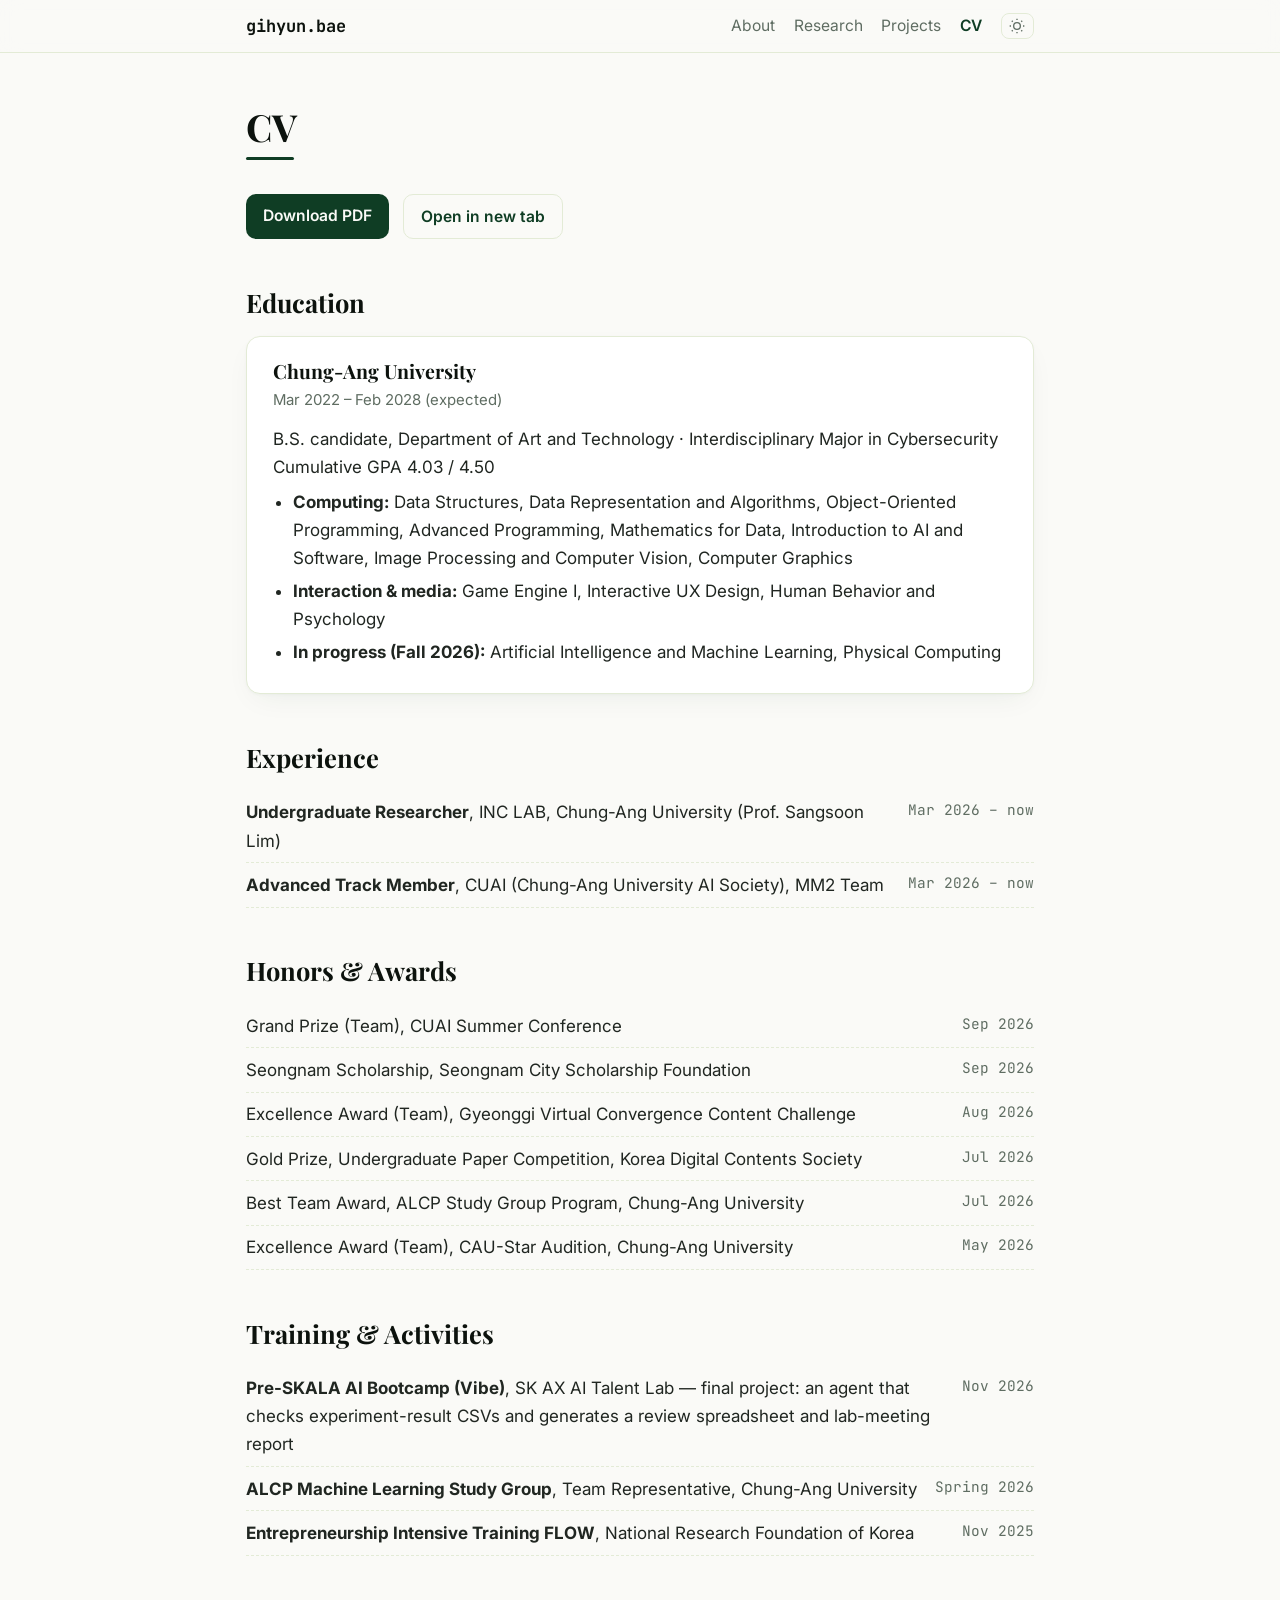
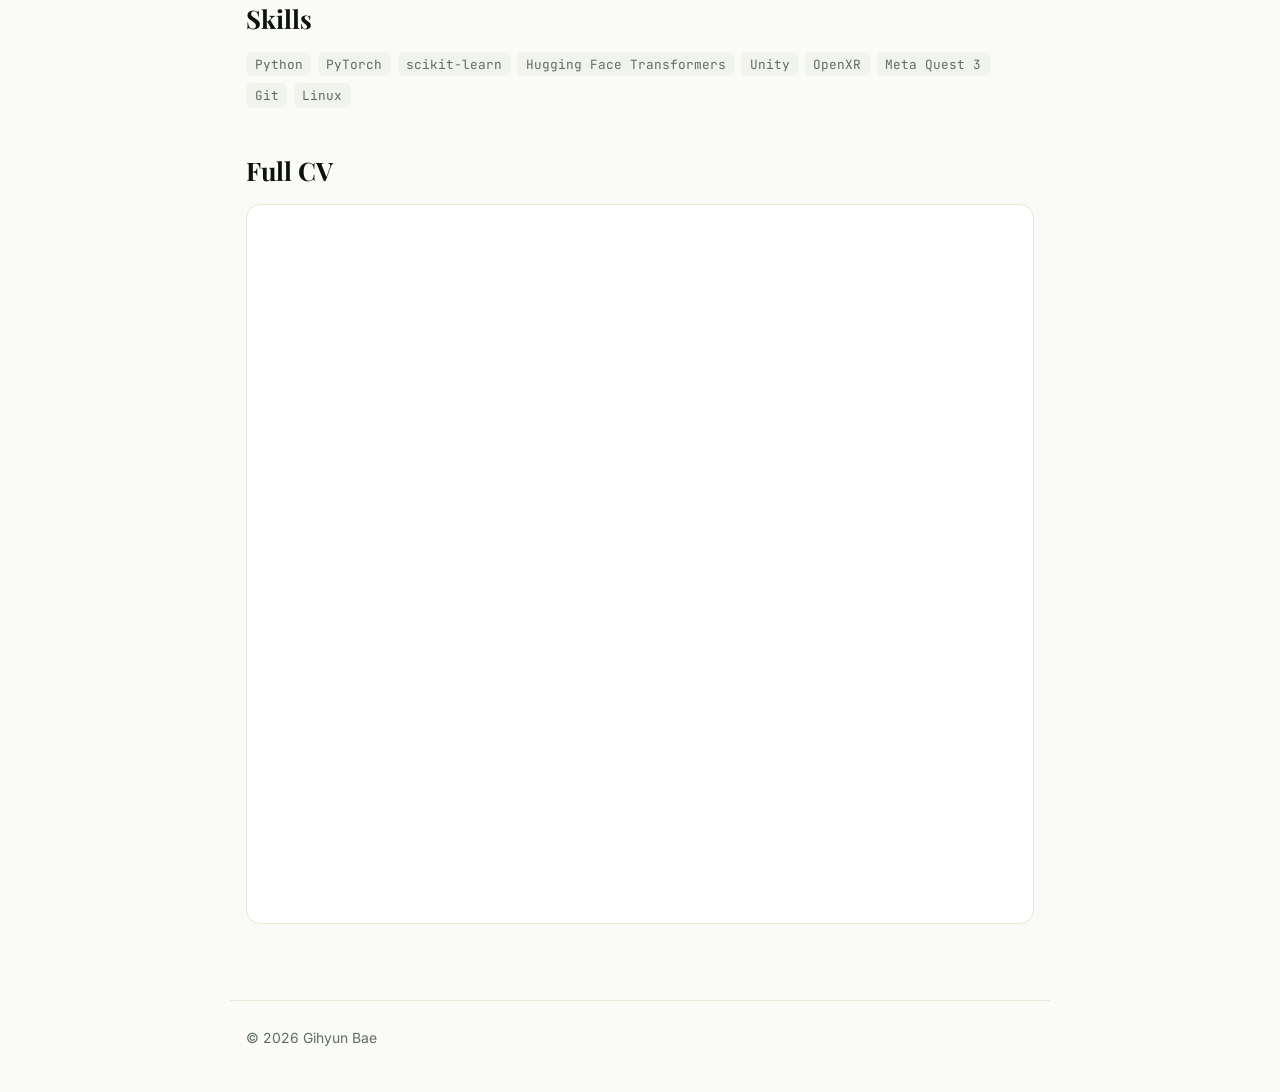
==== cv.html @ 2026617e "Update CV to latest version; feature G-NOISE on Projects page - Replace CV PDF and sync cv.html (cou" ====
<!doctype html>
<html lang="en">
<head>
  <meta charset="utf-8">
  <meta name="viewport" content="width=device-width, initial-scale=1">
  <title>CV | Gihyun Bae</title>
  <meta name="description" content="Gihyun Bae, undergraduate researcher at Chung-Ang University, studying human-AI interaction, sensor-based XR input, and evaluation of vision-language models.">
  <script>try{const t=localStorage.getItem("theme");document.documentElement.classList.toggle("dark",t==="dark"||(!t&&matchMedia("(prefers-color-scheme: dark)").matches));}catch(e){}</script>
  <link rel="preconnect" href="https://fonts.googleapis.com">
  <link rel="preconnect" href="https://fonts.gstatic.com" crossorigin>
  <link href="https://fonts.googleapis.com/css2?family=Inter:wght@400;500;600;700&family=JetBrains+Mono:wght@400;700&family=Playfair+Display:wght@700&display=swap" rel="stylesheet">
  <link rel="stylesheet" href="assets/style.css">
  <script src="assets/theme.js" defer></script>
</head>
<body>
<nav class="nav" aria-label="Main">
  <div class="nav-inner">
    <a class="brand" href="index.html">gihyun.bae</a>
    <ul>
      <li><a href="index.html">About</a></li>
      <li><a href="research.html">Research</a></li>
      <li><a href="projects.html">Projects</a></li>
      <li><a href="cv.html" class="current" aria-current="page">CV</a></li>
      <li><button id="theme-toggle" class="theme-btn" type="button" aria-label="Toggle dark mode">
        <svg class="sun" width="16" height="16" viewBox="0 0 24 24" fill="none" stroke="currentColor" stroke-width="2"><circle cx="12" cy="12" r="5"/><path d="M12 1v2M12 21v2M4.2 4.2l1.4 1.4M18.4 18.4l1.4 1.4M1 12h2M21 12h2M4.2 19.8l1.4-1.4M18.4 5.6l1.4-1.4"/></svg>
        <svg class="moon" width="16" height="16" viewBox="0 0 24 24" fill="none" stroke="currentColor" stroke-width="2"><path d="M21 12.8A9 9 0 1 1 11.2 3 7 7 0 0 0 21 12.8z"/></svg>
      </button></li>
    </ul>
  </div>
</nav>

<main>
  <h1 class="page-title">CV</h1>
  <div class="title-line"></div>
  <div class="cv-actions">
    <a class="btn" href="assets/Gihyun_Bae_CV.pdf" download>Download PDF</a>
    <a class="btn ghost" href="assets/Gihyun_Bae_CV.pdf" target="_blank" rel="noopener">Open in new tab</a>
  </div>

  <h2>Education</h2>
  <div class="card">
    <h3>Chung-Ang University</h3>
    <div class="meta">Mar 2022 – Feb 2028 (expected)</div>
    B.S. candidate, Department of Art and Technology · Interdisciplinary Major in Cybersecurity<br>
    Cumulative GPA 4.03 / 4.50
    <ul>
      <li><strong>Computing:</strong> Data Structures, Data Representation and Algorithms, Object-Oriented Programming, Advanced Programming, Mathematics for Data, Introduction to AI and Software, Image Processing and Computer Vision, Computer Graphics</li>
      <li><strong>Interaction &amp; media:</strong> Game Engine I, Interactive UX Design, Human Behavior and Psychology</li>
      <li><strong>In progress (Fall 2026):</strong> Artificial Intelligence and Machine Learning, Physical Computing</li>
    </ul>
  </div>

  <h2>Experience</h2>
  <ul class="awards">
    <li><span><strong>Undergraduate Researcher</strong>, INC LAB, Chung-Ang University (Prof. Sangsoon Lim)</span><span class="date">Mar 2026 – now</span></li>
    <li><span><strong>Advanced Track Member</strong>, CUAI (Chung-Ang University AI Society), MM2 Team</span><span class="date">Mar 2026 – now</span></li>
  </ul>

  <h2>Honors &amp; Awards</h2>
  <ul class="awards">
    <li><span>Grand Prize (Team), CUAI Summer Conference</span><span class="date">Sep 2026</span></li>
    <li><span>Seongnam Scholarship, Seongnam City Scholarship Foundation</span><span class="date">Sep 2026</span></li>
    <li><span>Excellence Award (Team), Gyeonggi Virtual Convergence Content Challenge</span><span class="date">Aug 2026</span></li>
    <li><span>Gold Prize, Undergraduate Paper Competition, Korea Digital Contents Society</span><span class="date">Jul 2026</span></li>
    <li><span>Best Team Award, ALCP Study Group Program, Chung-Ang University</span><span class="date">Jul 2026</span></li>
    <li><span>Excellence Award (Team), CAU-Star Audition, Chung-Ang University</span><span class="date">May 2026</span></li>
  </ul>

  <h2>Training &amp; Activities</h2>
  <ul class="awards">
    <li><span><strong>Pre-SKALA AI Bootcamp (Vibe)</strong>, SK AX AI Talent Lab — final project: an agent that checks experiment-result CSVs and generates a review spreadsheet and lab-meeting report</span><span class="date">Nov 2026</span></li>
    <li><span><strong>ALCP Machine Learning Study Group</strong>, Team Representative, Chung-Ang University</span><span class="date">Spring 2026</span></li>
    <li><span><strong>Entrepreneurship Intensive Training FLOW</strong>, National Research Foundation of Korea</span><span class="date">Nov 2025</span></li>
  </ul>

  <h2>Skills</h2>
  <div class="tags">
    <span class="tag">Python</span><span class="tag">PyTorch</span><span class="tag">scikit-learn</span><span class="tag">Hugging Face Transformers</span>
    <span class="tag">Unity</span><span class="tag">OpenXR</span><span class="tag">Meta Quest 3</span><span class="tag">Git</span><span class="tag">Linux</span>
  </div>

  <h2>Full CV</h2>
  <iframe class="cv-frame" src="assets/Gihyun_Bae_CV.pdf" title="Gihyun Bae CV (PDF)"></iframe>
</main>

<footer>© <span id="year">2026</span> Gihyun Bae</footer>
</body>
</html>
---- assets/style.css ----
:root {
  --bg: #fafaf7; --bg-card: #ffffff;
  --text: #202621; --title: #0c120d; --muted: #5f6d62;
  --accent: #0f3d24; --accent-hover: #072213;
  --border: #e3ebd6; --nav-bg: rgba(250,250,247,.85);
  --shadow: 0 10px 30px -10px rgba(15,61,36,.08), 0 1px 3px rgba(15,61,36,.03);
  --badge-text: #7d5807; --badge-bg: rgba(229,160,13,.12);
  --tag-bg: #f1f3ed;
}
html.dark {
  color-scheme: dark;
  --bg: #1c1c1e; --bg-card: #242426;
  --text: #e5e5e7; --title: #f5f5f7; --muted: #a2a2a8;
  --accent: #2ea46b; --accent-hover: #52b788;
  --border: #333336; --nav-bg: rgba(28,28,30,.85);
  --shadow: 0 10px 30px -10px rgba(0,0,0,.5), 0 1px 3px rgba(0,0,0,.1);
  --badge-text: #f2b733; --badge-bg: rgba(229,160,13,.18);
  --tag-bg: #2c2c2f;
}
* { box-sizing: border-box; }
html { font-family: "Inter", -apple-system, "Apple SD Gothic Neo", "Segoe UI", sans-serif; font-size: 15px; scroll-behavior: smooth; }
@media (min-width: 600px) { html { font-size: 17px; } }
body { margin: 0; background: var(--bg); color: var(--text); line-height: 1.65; transition: background-color .3s, color .3s; }
a { color: var(--accent); text-decoration: none; }
a:hover { color: var(--accent-hover); text-decoration: underline; }
h1, h2, h3 { font-family: "Playfair Display", Georgia, serif; color: var(--title); line-height: 1.25; }
.mono { font-family: "JetBrains Mono", Menlo, monospace; }

/* nav */
.nav { position: sticky; top: 0; z-index: 10; background: var(--nav-bg); backdrop-filter: blur(10px); border-bottom: 1px solid var(--border); }
.nav-inner { max-width: 820px; margin: 0 auto; padding: .7rem 16px; display: flex; align-items: center; justify-content: space-between; gap: 1rem; flex-wrap: wrap; }
.brand { font-family: "JetBrains Mono", monospace; font-weight: 700; color: var(--title); }
.brand:hover { text-decoration: none; color: var(--accent); }
.nav ul { list-style: none; display: flex; gap: 1.1rem; margin: 0; padding: 0; align-items: center; font-size: .92rem; }
.nav ul a { color: var(--muted); }
.nav ul a.current { color: var(--accent); font-weight: 600; }
.theme-btn { background: none; border: 1px solid var(--border); color: var(--muted); border-radius: 8px; padding: .25rem .45rem; cursor: pointer; display: flex; }
.theme-btn:hover { color: var(--accent); }
.theme-btn .moon { display: none; }
html.dark .theme-btn .sun { display: none; }
html.dark .theme-btn .moon { display: block; }

/* layout */
main { max-width: 820px; margin: 0 auto; padding: 2rem 16px 4rem; }
.page-title { font-size: 2.2rem; margin: 1rem 0 .4rem; }
.title-line { width: 48px; height: 3px; background: var(--accent); border-radius: 2px; margin-bottom: 2rem; }
h2 { font-size: 1.5rem; margin: 2.8rem 0 1rem; }

/* profile */
.profile { display: flex; gap: 2rem; align-items: flex-start; }
.profile img { width: 180px; flex-shrink: 0; border-radius: 14px; box-shadow: var(--shadow); }
.profile p { margin-top: 0; }
@media (max-width: 600px) { .profile { flex-direction: column; align-items: center; } .profile img { width: 150px; } }
.interests { margin: .6rem 0 1rem; padding-left: 1.2rem; }
.interests li { margin: .25rem 0; }
.contact { display: flex; gap: 1rem; flex-wrap: wrap; margin-top: 1.2rem; font-size: .92rem; }
.contact a { display: inline-flex; align-items: center; gap: .35rem; padding: .3rem .7rem; border: 1px solid var(--border); border-radius: 999px; background: var(--bg-card); }
.contact a:hover { text-decoration: none; border-color: var(--accent); }
.contact svg { width: 16px; height: 16px; }

/* news */
.news { list-style: none; padding: 0; margin: 0; }
.news li { display: grid; grid-template-columns: 6.5rem 1fr; gap: 1rem; padding: .6rem 0; border-bottom: 1px dashed var(--border); }
.news .date { font-family: "JetBrains Mono", monospace; font-size: .85rem; color: var(--muted); padding-top: .1rem; }
@media (max-width: 480px) { .news li { grid-template-columns: 1fr; gap: 0; } }

/* cards */
.card { background: var(--bg-card); border: 1px solid var(--border); border-radius: 14px; padding: 1.3rem 1.5rem; margin-bottom: 1.2rem; box-shadow: var(--shadow); }
.card h3 { margin: 0 0 .3rem; font-size: 1.15rem; }
.card .meta { color: var(--muted); font-size: .88rem; margin-bottom: .7rem; }
.card ul { margin: .4rem 0 0; padding-left: 1.2rem; }
.card li { margin: .3rem 0; }
.tags { display: flex; flex-wrap: wrap; gap: .4rem; margin-top: .8rem; }
.tag { font-family: "JetBrains Mono", monospace; font-size: .75rem; background: var(--tag-bg); color: var(--muted); padding: .1rem .5rem; border-radius: 6px; }
.badge { display: inline-block; font-size: .75rem; font-weight: 600; color: var(--badge-text); background: var(--badge-bg); padding: .08rem .5rem; border-radius: 6px; margin-left: .3rem; vertical-align: middle; }

/* publications */
.pubs { list-style: none; padding: 0; counter-reset: pub; }
.pubs li { padding: .7rem 0 .7rem 2.4rem; position: relative; border-bottom: 1px dashed var(--border); }
.pubs li::before { counter-increment: pub; content: "[" counter(pub) "]"; position: absolute; left: 0; font-family: "JetBrains Mono", monospace; color: var(--muted); font-size: .85rem; top: .8rem; }
.pubs .ptitle { font-weight: 600; color: var(--title); }
.pubs .venue { font-style: italic; color: var(--muted); }
.me { text-decoration: underline; text-underline-offset: .15em; }

/* cv */
.cv-actions { display: flex; gap: .8rem; flex-wrap: wrap; margin-bottom: 1.5rem; }
.btn { display: inline-block; padding: .5rem 1rem; border-radius: 10px; background: var(--accent); color: var(--bg); font-weight: 600; font-size: .92rem; }
.btn:hover { text-decoration: none; background: var(--accent-hover); color: var(--bg); }
.btn.ghost { background: none; color: var(--accent); border: 1px solid var(--border); }
.cv-frame { width: 100%; height: 80vh; border: 1px solid var(--border); border-radius: 14px; background: var(--bg-card); }
.awards { list-style: none; padding: 0; }
.awards li { display: flex; justify-content: space-between; gap: 1rem; padding: .45rem 0; border-bottom: 1px dashed var(--border); }
.awards .date { font-family: "JetBrains Mono", monospace; font-size: .85rem; color: var(--muted); white-space: nowrap; }

footer { max-width: 820px; margin: 0 auto; padding: 1.5rem 16px 2.5rem; color: var(--muted); font-size: .82rem; border-top: 1px solid var(--border); }

/* projects */
.proj-grid { display: grid; grid-template-columns: repeat(auto-fill, minmax(320px, 1fr)); gap: 1.2rem; }
.proj-grid.small { grid-template-columns: repeat(auto-fill, minmax(240px, 1fr)); }
@media (max-width: 400px) { .proj-grid, .proj-grid.small { grid-template-columns: 1fr; } }
.proj { background: var(--bg-card); border: 1px solid var(--border); border-radius: 14px; overflow: hidden; box-shadow: var(--shadow); display: flex; flex-direction: column; transition: transform .2s, border-color .2s; }
.proj:hover { transform: translateY(-3px); border-color: var(--accent); }
.proj-thumb { display: block; aspect-ratio: 16 / 10; overflow: hidden; border-bottom: 1px solid var(--border); background: var(--tag-bg); }
.proj-thumb img { width: 100%; height: 100%; object-fit: cover; object-position: top; display: block; transition: transform .4s; }
.proj:hover .proj-thumb img { transform: scale(1.04); }
.proj-thumb.placeholder { display: flex; align-items: center; justify-content: center; }
.proj-thumb.placeholder span { font-family: "JetBrains Mono", monospace; font-weight: 700; font-size: 1.6rem; letter-spacing: .05em; color: var(--accent); opacity: .85; }
.proj-thumb.imu { background: radial-gradient(circle at 30% 30%, rgba(46,164,107,.25), transparent 60%), var(--tag-bg); }
.proj-thumb.db { background: repeating-linear-gradient(0deg, transparent 0 22px, var(--border) 22px 23px), repeating-linear-gradient(90deg, transparent 0 22px, var(--border) 22px 23px), var(--tag-bg); }
.proj-thumb.agent { background: linear-gradient(135deg, rgba(229,160,13,.18), transparent 70%), var(--tag-bg); }
.proj-body { padding: 1rem 1.2rem 1.2rem; display: flex; flex-direction: column; flex: 1; }
.proj-body h3 { margin: 0 0 .25rem; font-size: 1.1rem; }
.proj-body .meta { color: var(--muted); font-size: .85rem; margin-bottom: .5rem; }
.proj-body p { margin: 0; font-size: .93rem; }
.proj-links { display: flex; gap: 1rem; margin-top: auto; padding-top: .9rem; font-size: .88rem; font-weight: 600; }

/* featured project */
.feature { margin-top: 2rem; }
.eyebrow { font-family: "JetBrains Mono", monospace; font-size: .78rem; letter-spacing: .08em; text-transform: uppercase; color: var(--accent); }
.feature-title { font-size: 2rem; margin: .3rem 0 .1rem; }
.feature-sub { font-size: 1.1rem; color: var(--title); margin: 0 0 .3rem; }
.feature .meta { color: var(--muted); font-size: .88rem; }
.hero-shot { margin: 1.4rem 0 1.6rem; }
.hero-shot img, .gallery img { width: 100%; display: block; border-radius: 12px; border: 1px solid var(--border); box-shadow: var(--shadow); }
figcaption { font-size: .85rem; color: var(--muted); margin-top: .5rem; line-height: 1.5; }
figcaption strong { color: var(--title); }
.sub-h { font-size: 1.2rem; margin: 2rem 0 .8rem; }
.flow { list-style: none; padding: 0; margin: 0; display: grid; grid-template-columns: repeat(4, 1fr); gap: .6rem; counter-reset: flow; }
.flow li { background: var(--bg-card); border: 1px solid var(--border); border-radius: 12px; padding: .8rem .9rem; position: relative; }
.flow li::before { counter-increment: flow; content: "0" counter(flow); font-family: "JetBrains Mono", monospace; font-size: .72rem; color: var(--accent); display: block; margin-bottom: .2rem; }
.flow .step { display: block; font-weight: 600; color: var(--title); font-size: .95rem; }
.flow .detail { display: block; font-size: .8rem; color: var(--muted); line-height: 1.45; margin-top: .2rem; }
@media (max-width: 640px) { .flow { grid-template-columns: 1fr 1fr; } }
.note { font-size: .85rem; color: var(--muted); }
code { font-family: "JetBrains Mono", monospace; font-size: .85em; background: var(--tag-bg); padding: .05rem .3rem; border-radius: 4px; }
.gallery { display: grid; grid-template-columns: 1fr 1fr; gap: 1.2rem; }
.gallery figure { margin: 0; }
@media (max-width: 560px) { .gallery { grid-template-columns: 1fr; } }
.ts { font-family: "JetBrains Mono", monospace; font-size: .75rem; color: var(--muted); }
.table-wrap { overflow-x: auto; }
.metrics { width: 100%; border-collapse: collapse; font-size: .9rem; background: var(--bg-card); border: 1px solid var(--border); border-radius: 12px; overflow: hidden; }
.metrics th, .metrics td { padding: .55rem .8rem; text-align: left; border-bottom: 1px solid var(--border); }
.metrics th { font-weight: 600; color: var(--muted); font-size: .8rem; text-transform: uppercase; letter-spacing: .04em; }
.metrics td:nth-child(2), .metrics td:nth-child(3) { font-family: "JetBrains Mono", monospace; }
.metrics tr:last-child td { border-bottom: 0; }
.metrics tr.best td { color: var(--title); font-weight: 600; }
.proj-row { flex-direction: row; }
.proj-row .proj-thumb { flex: 0 0 38%; aspect-ratio: auto; border-bottom: 0; border-right: 1px solid var(--border); background: #fff; }
.proj-row .proj-thumb img { object-fit: contain; object-position: center; padding: .6rem; }
@media (max-width: 640px) { .proj-row { flex-direction: column; } .proj-row .proj-thumb { aspect-ratio: 16/10; border-right: 0; border-bottom: 1px solid var(--border); } }
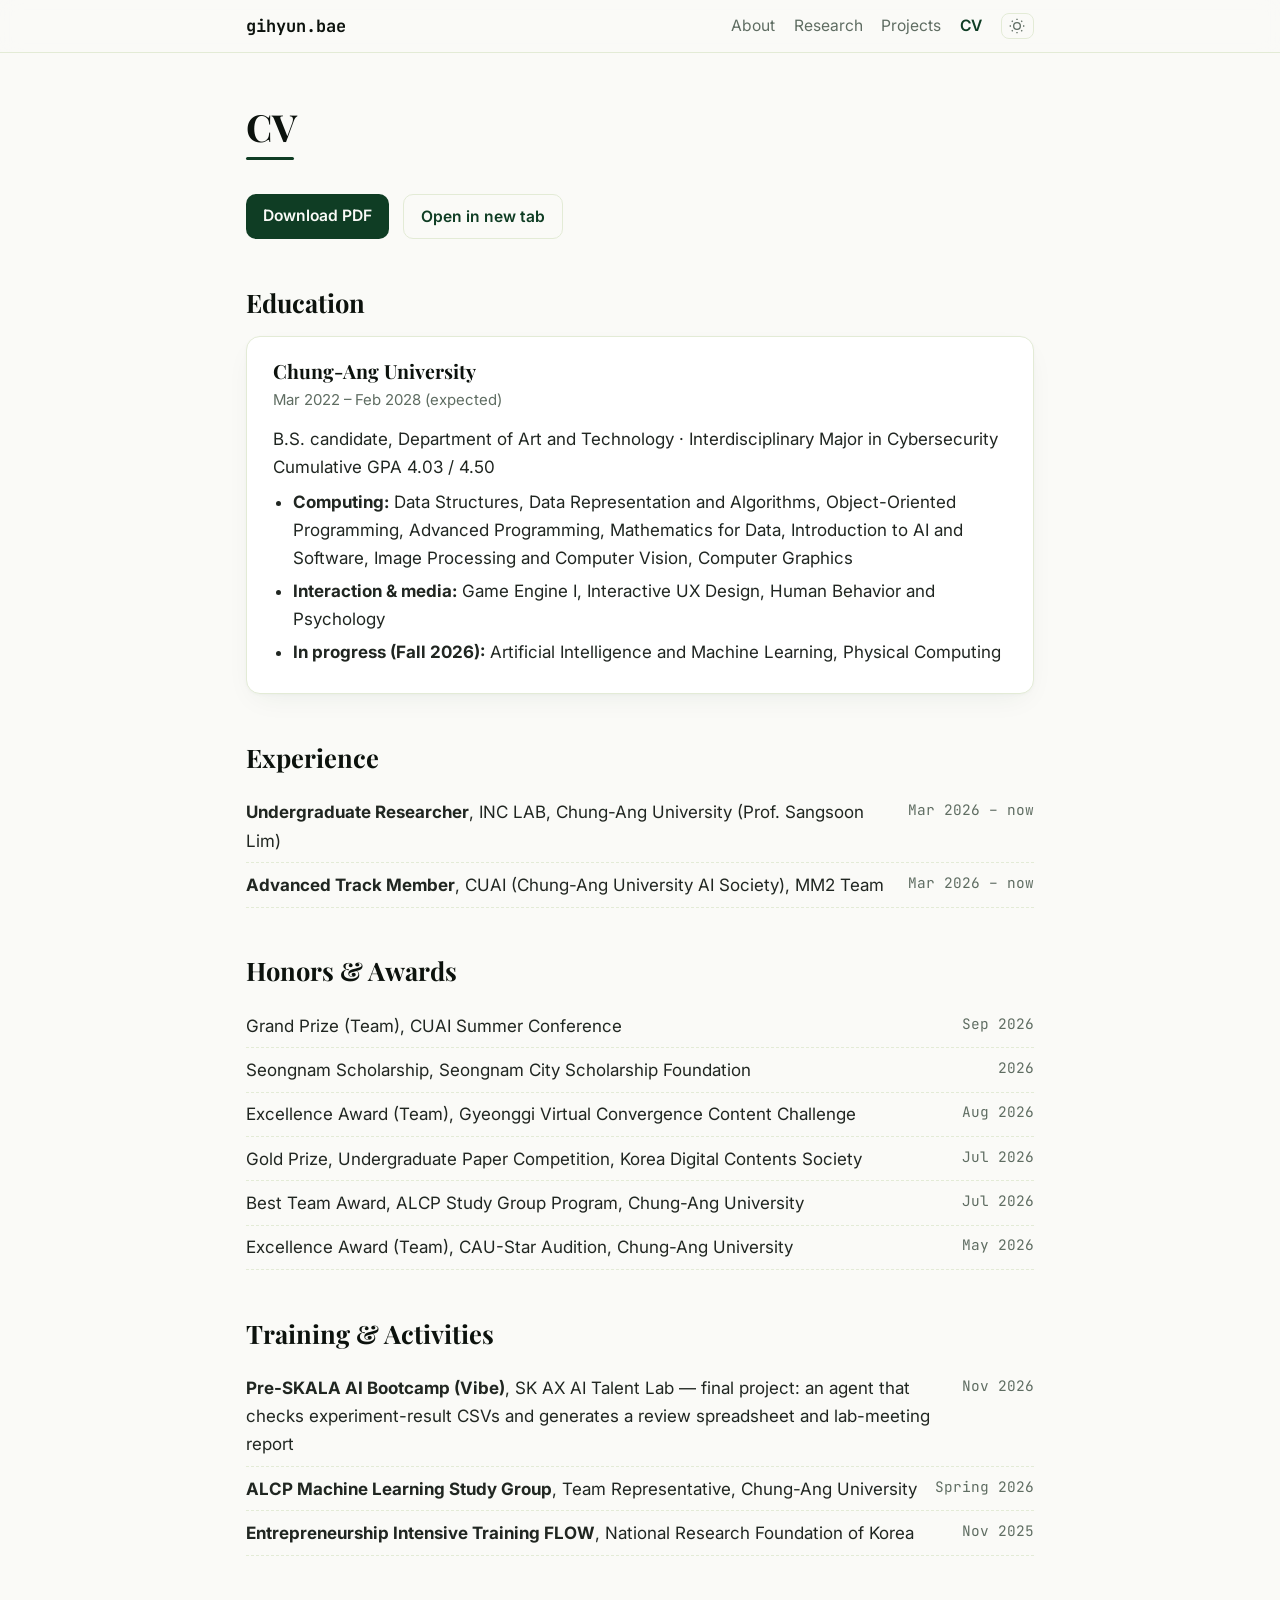
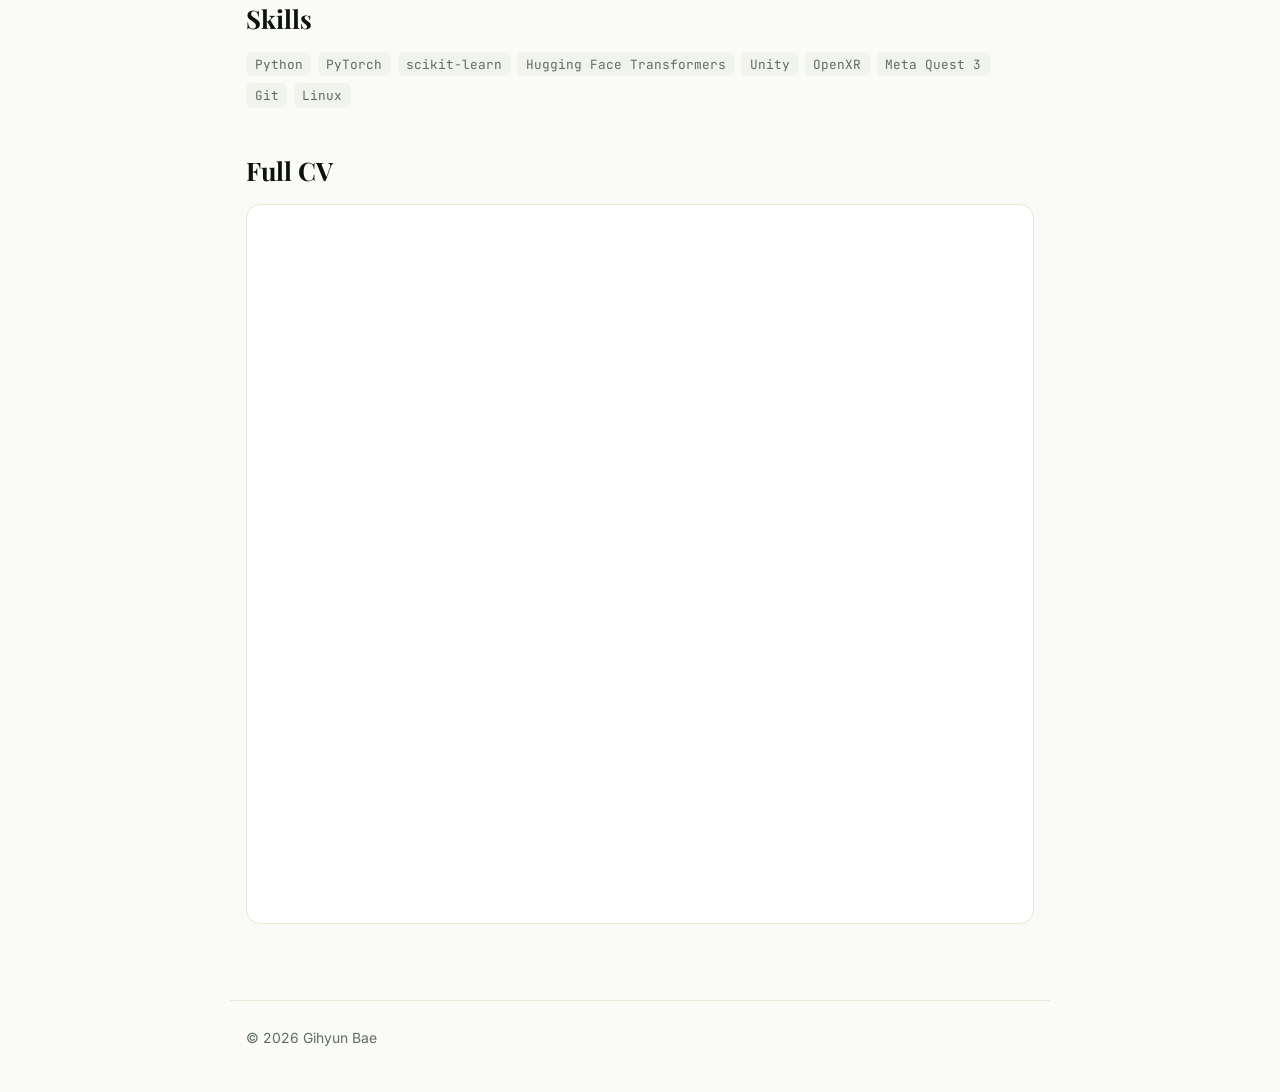
==== commit af59a59e: "Use general CV with broader research interests; scholarship spans 2026 Co-Authored-By: Claude Opus 5" ====
--- a/cv.html
+++ b/cv.html
@@ -5,6 +5,12 @@
   <meta name="viewport" content="width=device-width, initial-scale=1">
   <title>CV | Gihyun Bae</title>
   <meta name="description" content="Gihyun Bae, undergraduate researcher at Chung-Ang University, studying human-AI interaction, sensor-based XR input, and evaluation of vision-language models.">
+  <meta property="og:type" content="website">
+  <meta property="og:title" content="CV | Gihyun Bae">
+  <meta property="og:description" content="Gihyun Bae, undergraduate researcher at Chung-Ang University — human-AI interaction, sensor-based XR input, and evaluation of vision-language models.">
+  <meta property="og:url" content="https://gongdorib.github.io/cv.html">
+  <meta property="og:image" content="https://gongdorib.github.io/assets/profile.jpg">
+  <link rel="icon" href="data:image/svg+xml,%3Csvg xmlns='http://www.w3.org/2000/svg' viewBox='0 0 64 64'%3E%3Crect width='64' height='64' rx='14' fill='%230f3d24'/%3E%3Ctext x='32' y='43' font-family='Georgia,serif' font-size='30' font-weight='700' fill='%23fafaf7' text-anchor='middle'%3EGB%3C/text%3E%3C/svg%3E">
   <script>try{const t=localStorage.getItem("theme");document.documentElement.classList.toggle("dark",t==="dark"||(!t&&matchMedia("(prefers-color-scheme: dark)").matches));}catch(e){}</script>
   <link rel="preconnect" href="https://fonts.googleapis.com">
   <link rel="preconnect" href="https://fonts.gstatic.com" crossorigin>
@@ -59,7 +65,7 @@
   <h2>Honors &amp; Awards</h2>
   <ul class="awards">
     <li><span>Grand Prize (Team), CUAI Summer Conference</span><span class="date">Sep 2026</span></li>
-    <li><span>Seongnam Scholarship, Seongnam City Scholarship Foundation</span><span class="date">Sep 2026</span></li>
+    <li><span>Seongnam Scholarship, Seongnam City Scholarship Foundation</span><span class="date">2026</span></li>
     <li><span>Excellence Award (Team), Gyeonggi Virtual Convergence Content Challenge</span><span class="date">Aug 2026</span></li>
     <li><span>Gold Prize, Undergraduate Paper Competition, Korea Digital Contents Society</span><span class="date">Jul 2026</span></li>
     <li><span>Best Team Award, ALCP Study Group Program, Chung-Ang University</span><span class="date">Jul 2026</span></li>
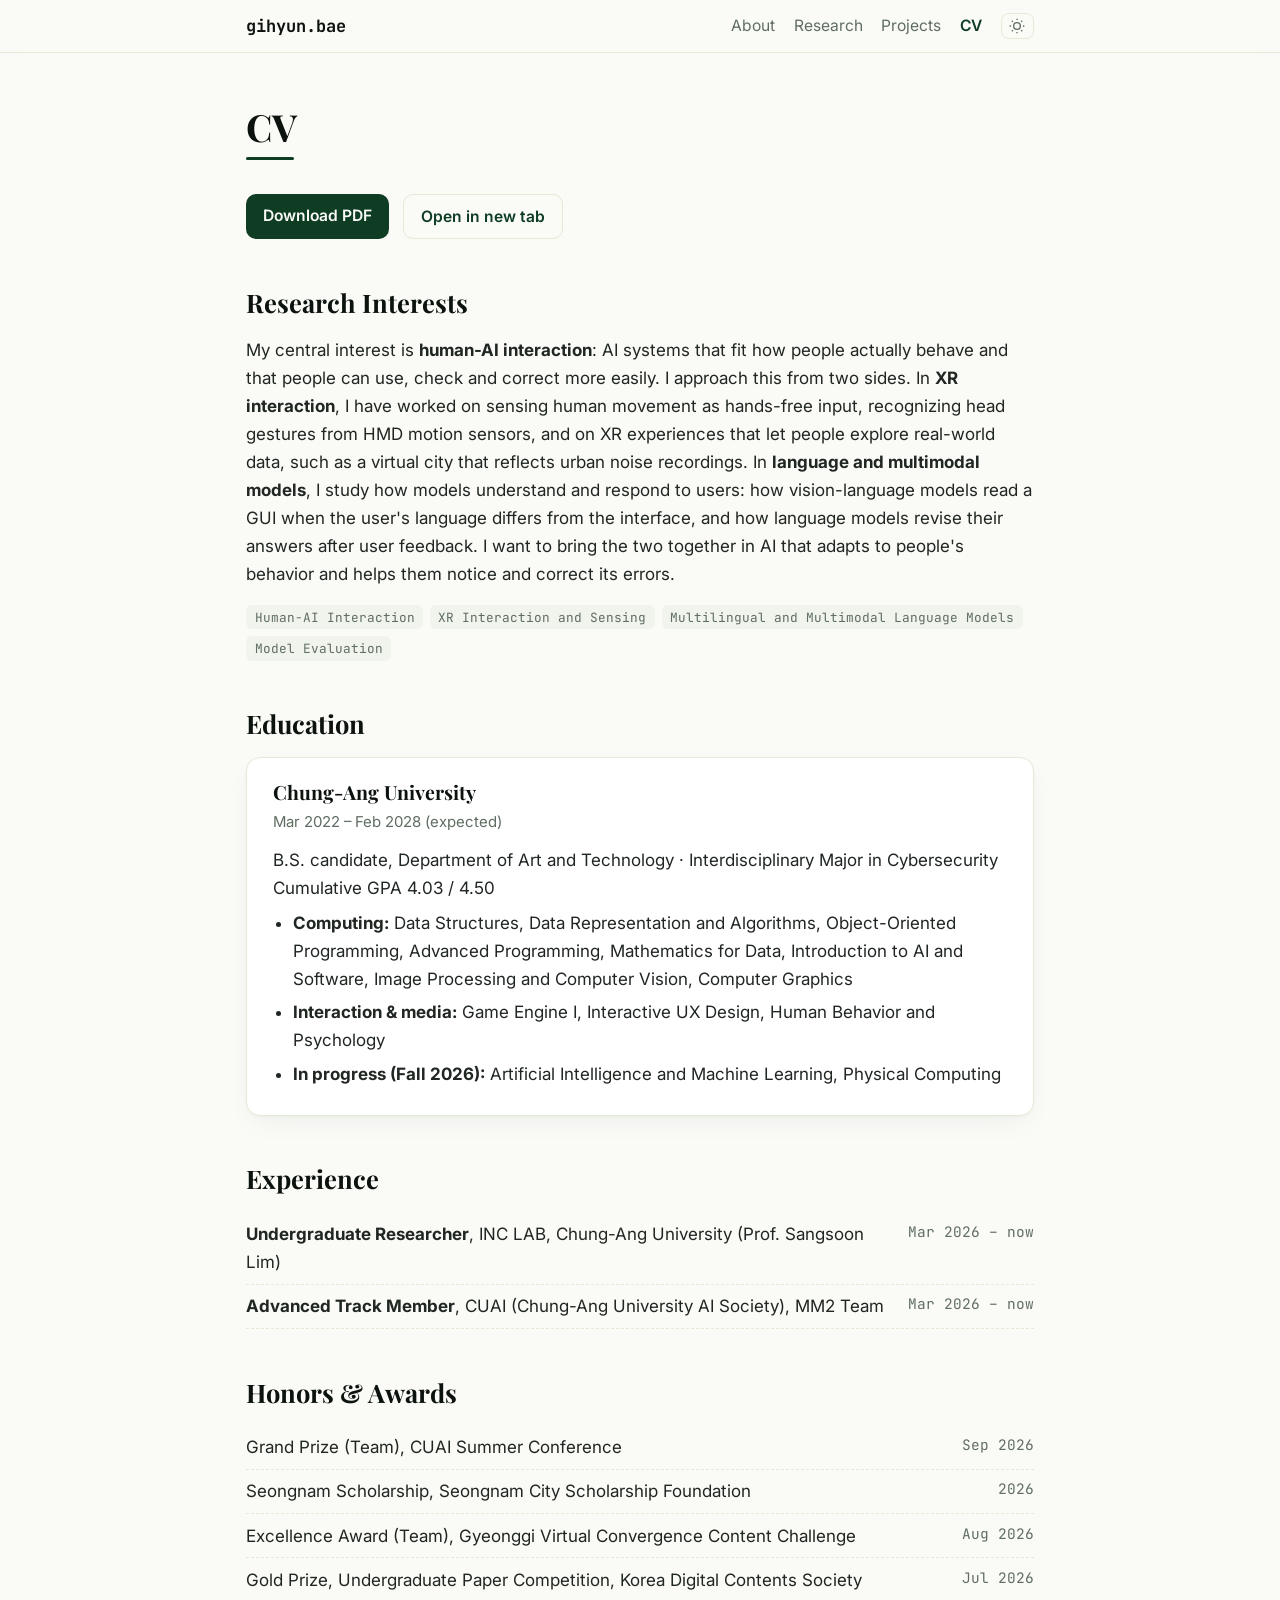
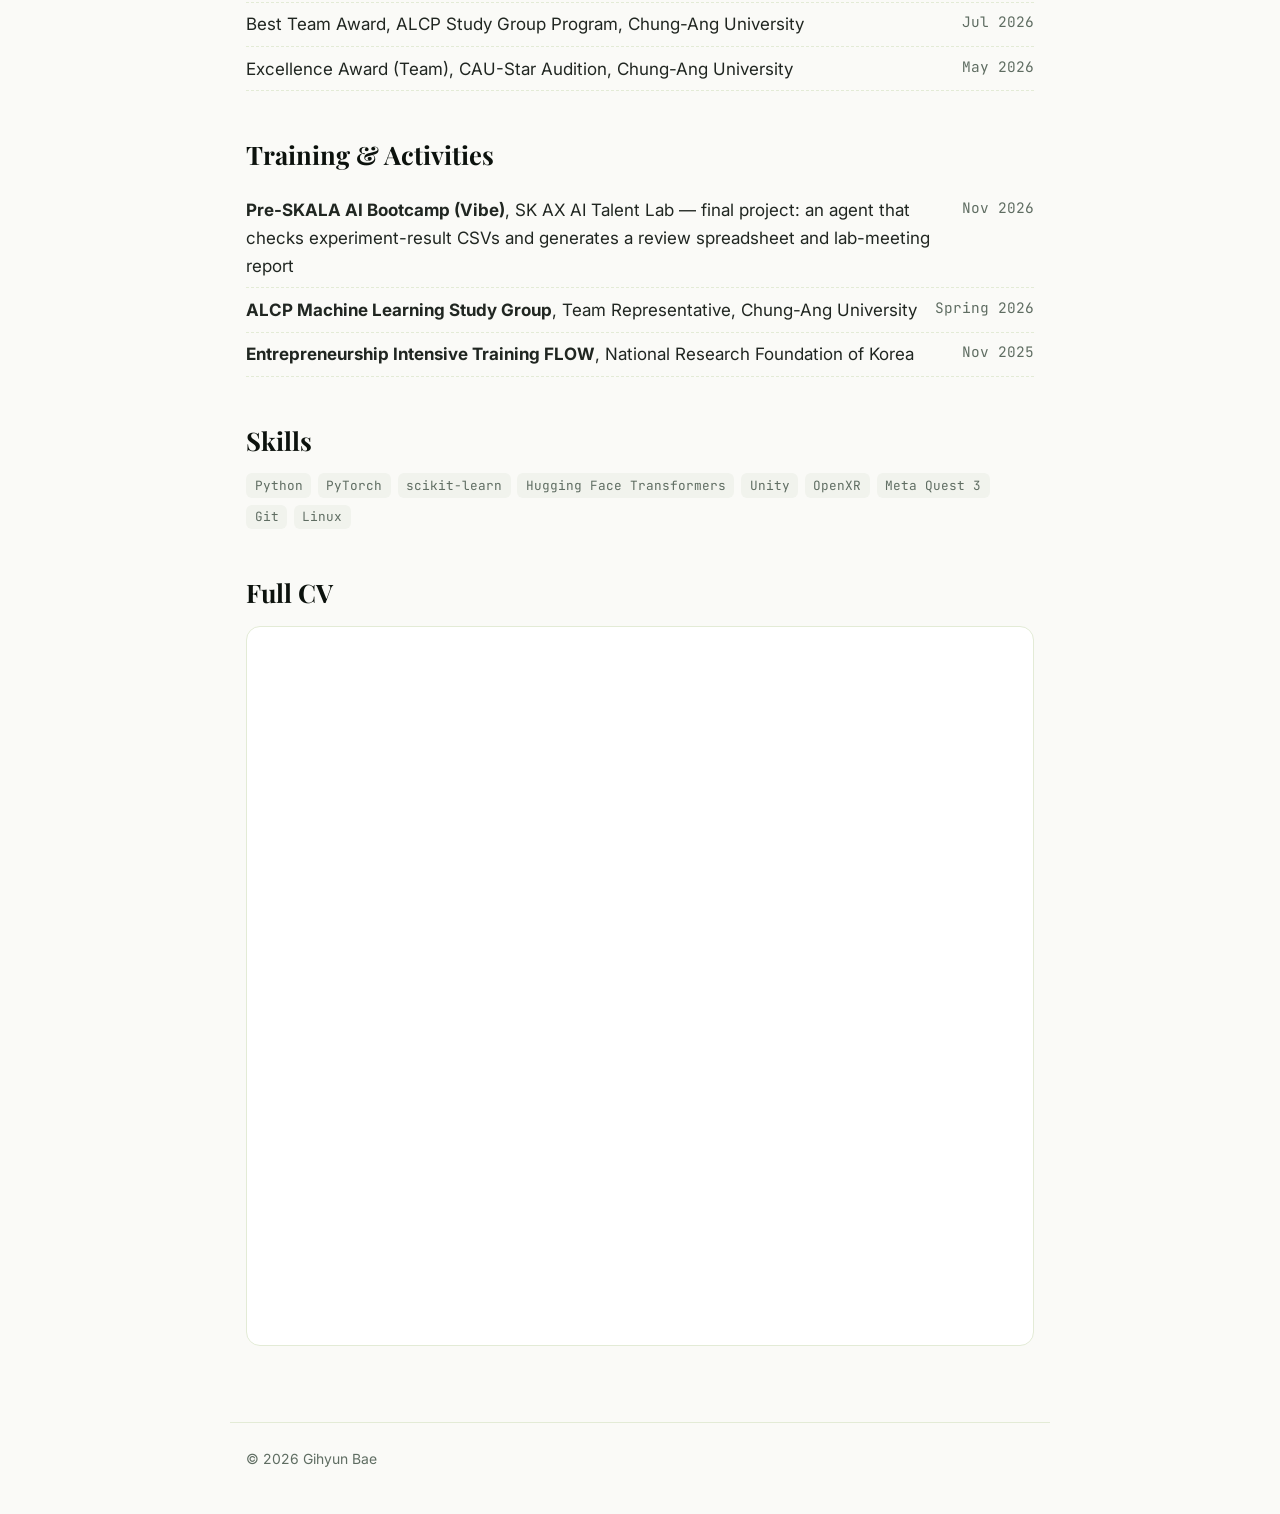
==== commit d73ce756: "Add research interests to CV page Co-Authored-By: Claude Opus 5.5 <noreply@anthropic.com>" ====
--- a/cv.html
+++ b/cv.html
@@ -4,10 +4,10 @@
   <meta charset="utf-8">
   <meta name="viewport" content="width=device-width, initial-scale=1">
   <title>CV | Gihyun Bae</title>
-  <meta name="description" content="Gihyun Bae, undergraduate researcher at Chung-Ang University, studying human-AI interaction, sensor-based XR input, and evaluation of vision-language models.">
+  <meta name="description" content="Gihyun Bae, undergraduate researcher at Chung-Ang University — human-AI interaction, across XR interaction and language and multimodal models.">
   <meta property="og:type" content="website">
   <meta property="og:title" content="CV | Gihyun Bae">
-  <meta property="og:description" content="Gihyun Bae, undergraduate researcher at Chung-Ang University — human-AI interaction, sensor-based XR input, and evaluation of vision-language models.">
+  <meta property="og:description" content="Gihyun Bae, undergraduate researcher at Chung-Ang University — human-AI interaction, across XR interaction and language and multimodal models.">
   <meta property="og:url" content="https://gongdorib.github.io/cv.html">
   <meta property="og:image" content="https://gongdorib.github.io/assets/profile.jpg">
   <link rel="icon" href="data:image/svg+xml,%3Csvg xmlns='http://www.w3.org/2000/svg' viewBox='0 0 64 64'%3E%3Crect width='64' height='64' rx='14' fill='%230f3d24'/%3E%3Ctext x='32' y='43' font-family='Georgia,serif' font-size='30' font-weight='700' fill='%23fafaf7' text-anchor='middle'%3EGB%3C/text%3E%3C/svg%3E">
@@ -42,6 +42,10 @@
     <a class="btn" href="assets/Gihyun_Bae_CV.pdf" download>Download PDF</a>
     <a class="btn ghost" href="assets/Gihyun_Bae_CV.pdf" target="_blank" rel="noopener">Open in new tab</a>
   </div>
+
+  <h2>Research Interests</h2>
+  <p>My central interest is <strong>human-AI interaction</strong>: AI systems that fit how people actually behave and that people can use, check and correct more easily. I approach this from two sides. In <strong>XR interaction</strong>, I have worked on sensing human movement as hands-free input, recognizing head gestures from HMD motion sensors, and on XR experiences that let people explore real-world data, such as a virtual city that reflects urban noise recordings. In <strong>language and multimodal models</strong>, I study how models understand and respond to users: how vision-language models read a GUI when the user's language differs from the interface, and how language models revise their answers after user feedback. I want to bring the two together in AI that adapts to people's behavior and helps them notice and correct its errors.</p>
+  <div class="tags"><span class="tag">Human-AI Interaction</span><span class="tag">XR Interaction and Sensing</span><span class="tag">Multilingual and Multimodal Language Models</span><span class="tag">Model Evaluation</span></div>
 
   <h2>Education</h2>
   <div class="card">
--- a/assets/style.css
+++ b/assets/style.css
@@ -148,3 +148,4 @@
 .proj-row .proj-thumb { flex: 0 0 38%; aspect-ratio: auto; border-bottom: 0; border-right: 1px solid var(--border); background: #fff; }
 .proj-row .proj-thumb img { object-fit: contain; object-position: center; padding: .6rem; }
 @media (max-width: 640px) { .proj-row { flex-direction: column; } .proj-row .proj-thumb { aspect-ratio: 16/10; border-right: 0; border-bottom: 1px solid var(--border); } }
+.group-h { font-family: "JetBrains Mono", monospace; font-size: .8rem; letter-spacing: .08em; text-transform: uppercase; color: var(--accent); margin: 2rem 0 .8rem; }
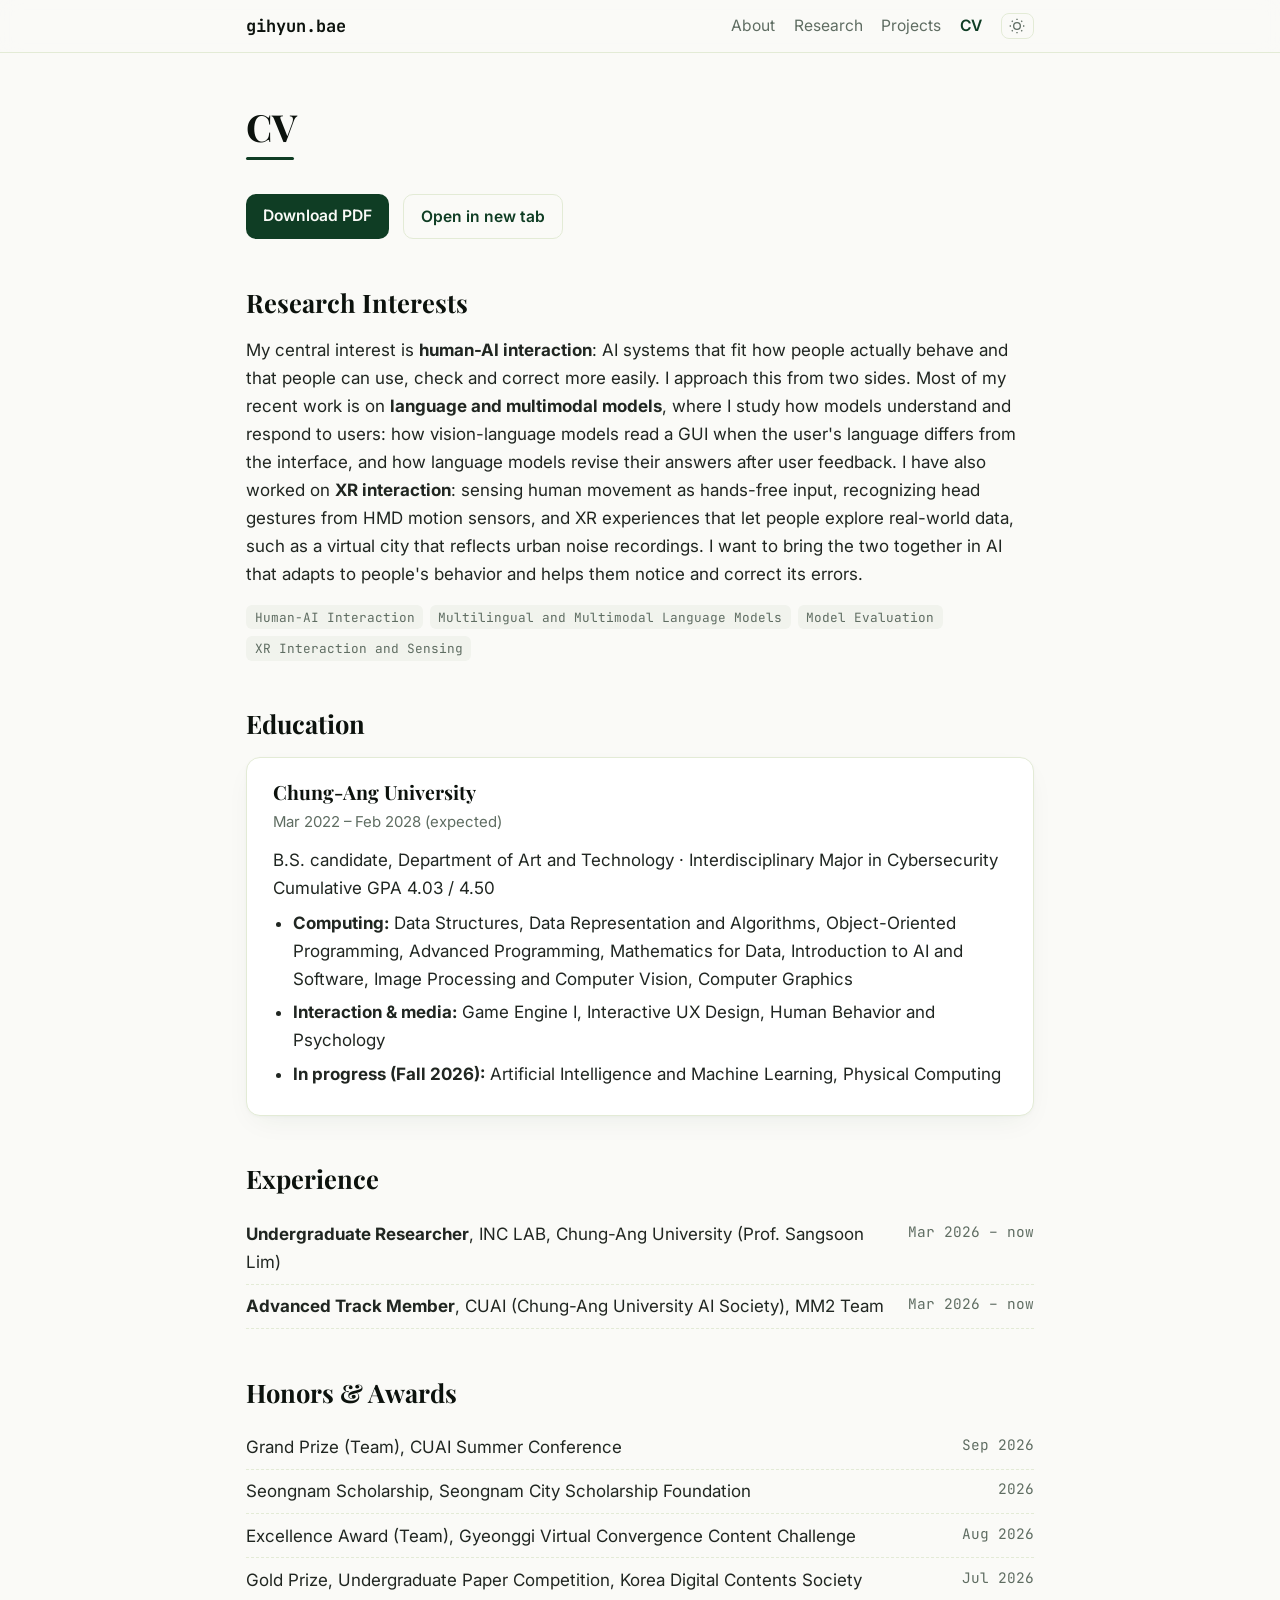
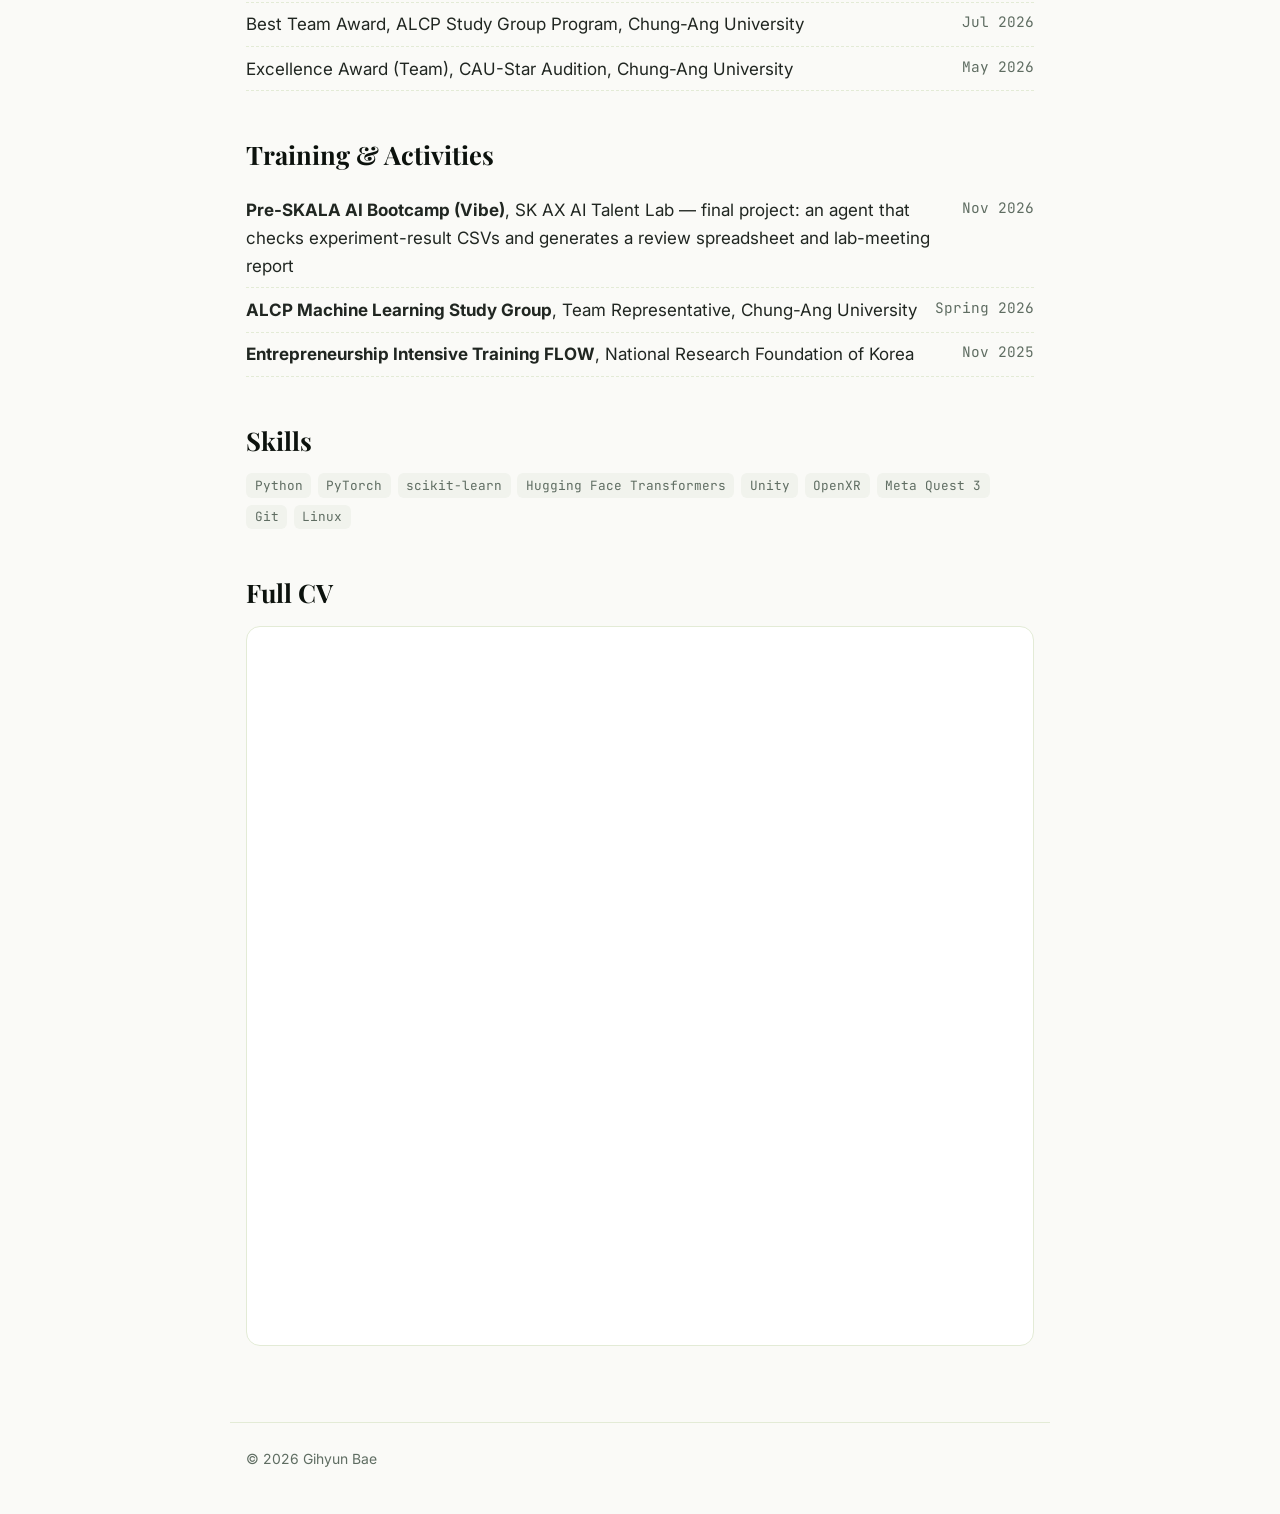
==== commit ccd6aab9: "Update DigiCon-26 status and lead with language-model research - DigiCon-26 paper accepted; both rev" ====
--- a/cv.html
+++ b/cv.html
@@ -44,8 +44,8 @@
   </div>
 
   <h2>Research Interests</h2>
-  <p>My central interest is <strong>human-AI interaction</strong>: AI systems that fit how people actually behave and that people can use, check and correct more easily. I approach this from two sides. In <strong>XR interaction</strong>, I have worked on sensing human movement as hands-free input, recognizing head gestures from HMD motion sensors, and on XR experiences that let people explore real-world data, such as a virtual city that reflects urban noise recordings. In <strong>language and multimodal models</strong>, I study how models understand and respond to users: how vision-language models read a GUI when the user's language differs from the interface, and how language models revise their answers after user feedback. I want to bring the two together in AI that adapts to people's behavior and helps them notice and correct its errors.</p>
-  <div class="tags"><span class="tag">Human-AI Interaction</span><span class="tag">XR Interaction and Sensing</span><span class="tag">Multilingual and Multimodal Language Models</span><span class="tag">Model Evaluation</span></div>
+  <p>My central interest is <strong>human-AI interaction</strong>: AI systems that fit how people actually behave and that people can use, check and correct more easily. I approach this from two sides. Most of my recent work is on <strong>language and multimodal models</strong>, where I study how models understand and respond to users: how vision-language models read a GUI when the user's language differs from the interface, and how language models revise their answers after user feedback. I have also worked on <strong>XR interaction</strong>: sensing human movement as hands-free input, recognizing head gestures from HMD motion sensors, and XR experiences that let people explore real-world data, such as a virtual city that reflects urban noise recordings. I want to bring the two together in AI that adapts to people's behavior and helps them notice and correct its errors.</p>
+  <div class="tags"><span class="tag">Human-AI Interaction</span><span class="tag">Multilingual and Multimodal Language Models</span><span class="tag">Model Evaluation</span><span class="tag">XR Interaction and Sensing</span></div>
 
   <h2>Education</h2>
   <div class="card">
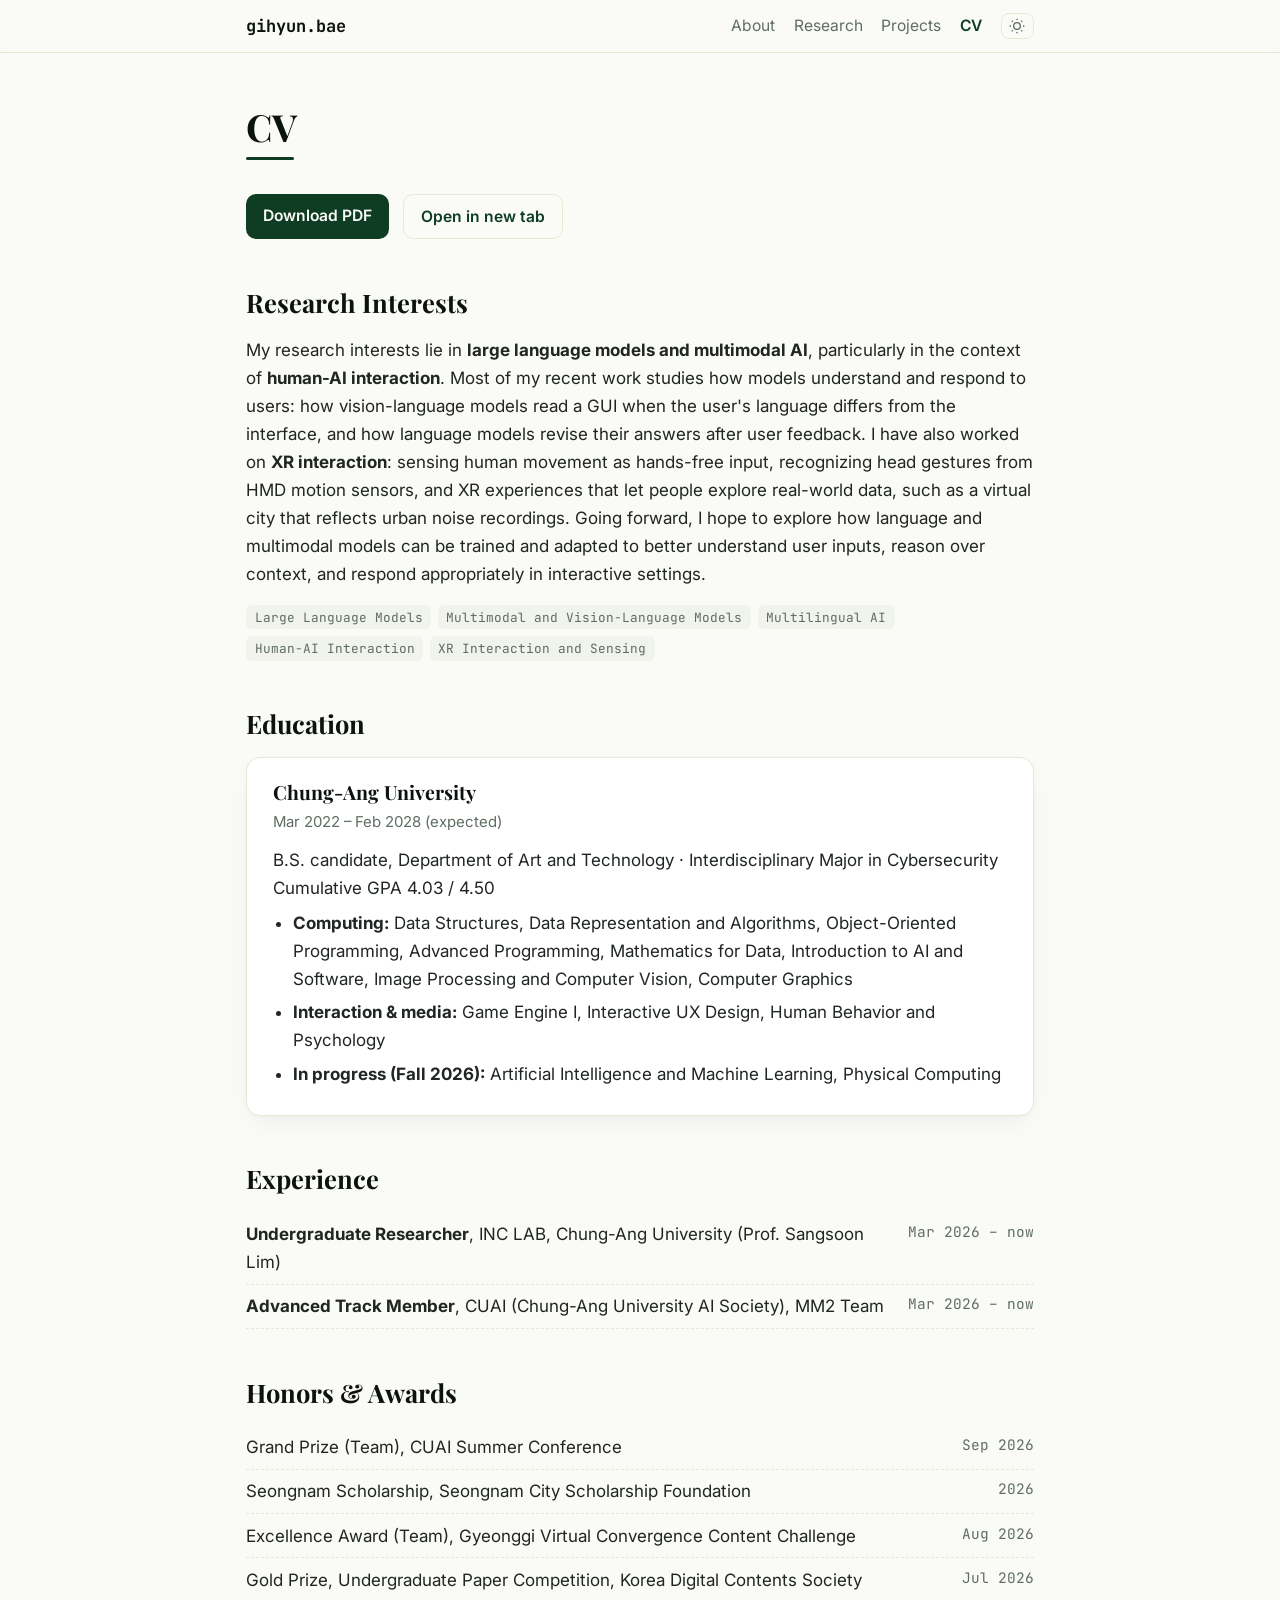
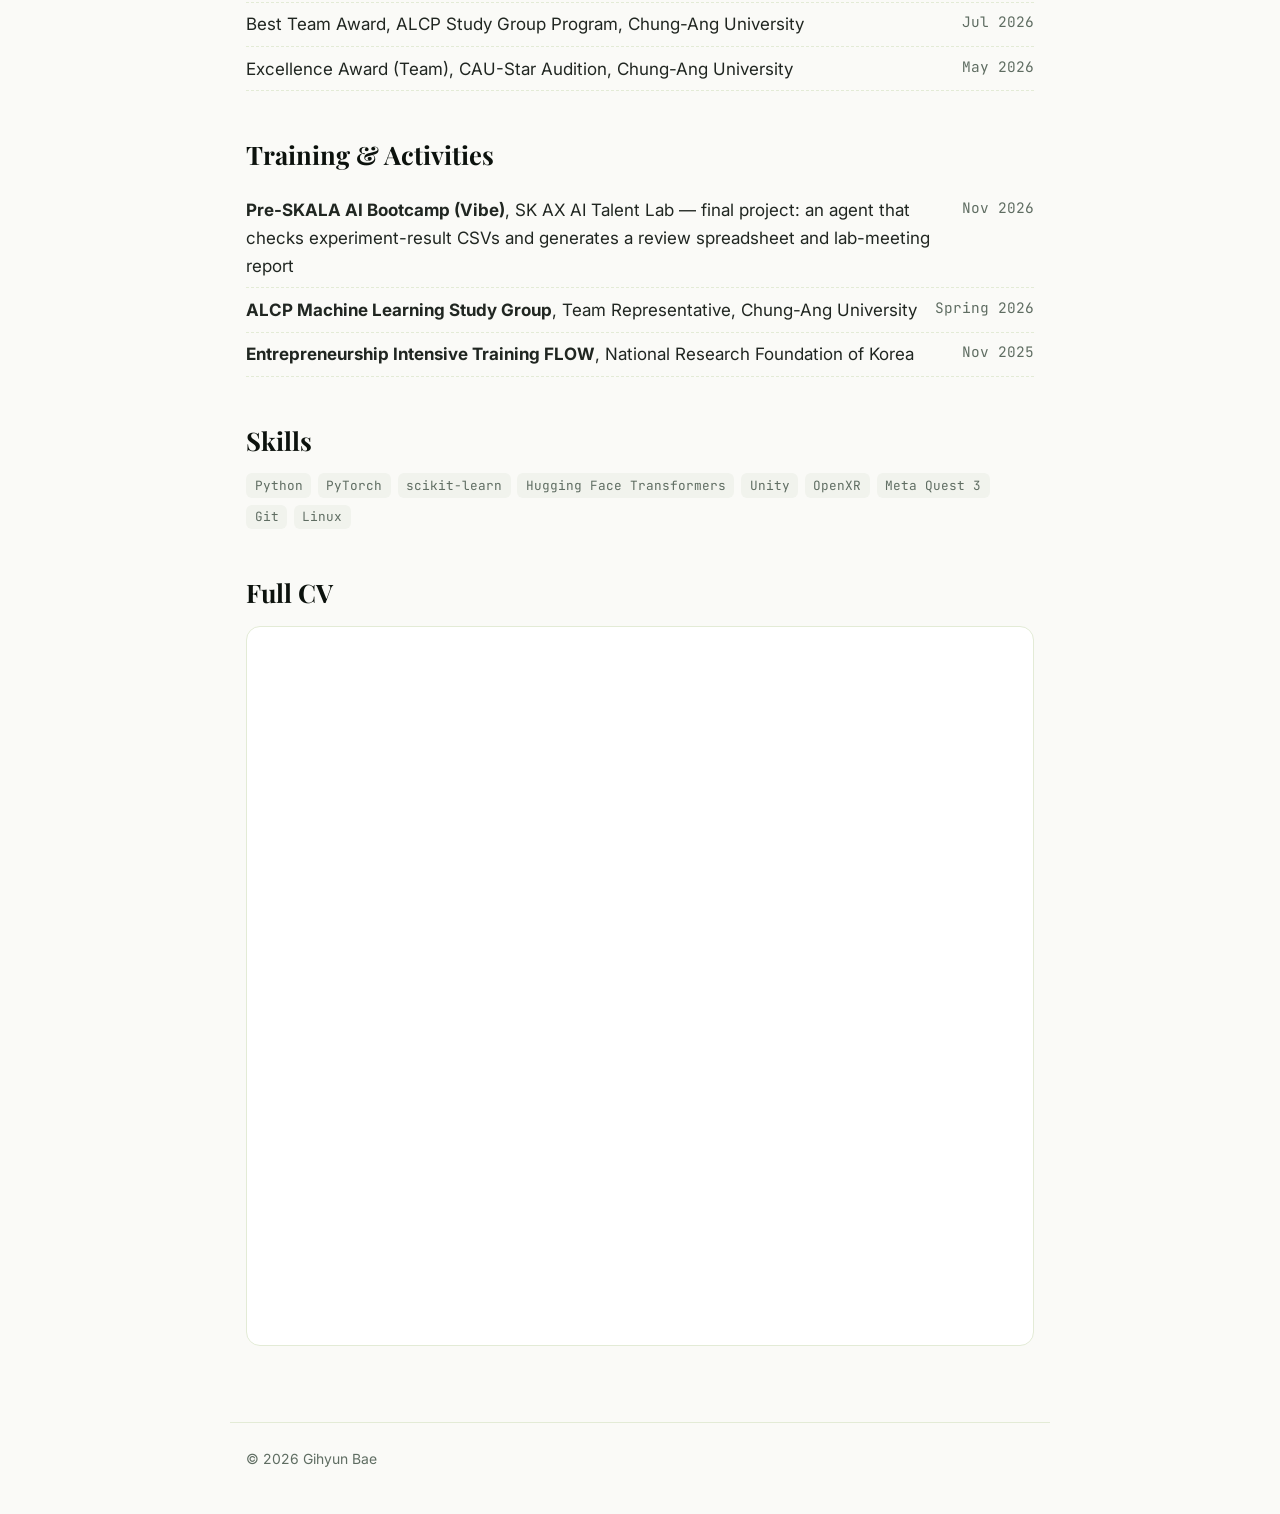
==== commit 444c1b80: "Lead with language and multimodal models; HAI as context Co-Authored-By: Claude Opus 5.5 <noreply@an" ====
--- a/cv.html
+++ b/cv.html
@@ -4,10 +4,10 @@
   <meta charset="utf-8">
   <meta name="viewport" content="width=device-width, initial-scale=1">
   <title>CV | Gihyun Bae</title>
-  <meta name="description" content="Gihyun Bae, undergraduate researcher at Chung-Ang University — human-AI interaction, across XR interaction and language and multimodal models.">
+  <meta name="description" content="Gihyun Bae, undergraduate researcher at Chung-Ang University — language and multimodal models, particularly in human-AI interaction, plus XR interaction.">
   <meta property="og:type" content="website">
   <meta property="og:title" content="CV | Gihyun Bae">
-  <meta property="og:description" content="Gihyun Bae, undergraduate researcher at Chung-Ang University — human-AI interaction, across XR interaction and language and multimodal models.">
+  <meta property="og:description" content="Gihyun Bae, undergraduate researcher at Chung-Ang University — language and multimodal models, particularly in human-AI interaction, plus XR interaction.">
   <meta property="og:url" content="https://gongdorib.github.io/cv.html">
   <meta property="og:image" content="https://gongdorib.github.io/assets/profile.jpg">
   <link rel="icon" href="data:image/svg+xml,%3Csvg xmlns='http://www.w3.org/2000/svg' viewBox='0 0 64 64'%3E%3Crect width='64' height='64' rx='14' fill='%230f3d24'/%3E%3Ctext x='32' y='43' font-family='Georgia,serif' font-size='30' font-weight='700' fill='%23fafaf7' text-anchor='middle'%3EGB%3C/text%3E%3C/svg%3E">
@@ -44,8 +44,8 @@
   </div>
 
   <h2>Research Interests</h2>
-  <p>My central interest is <strong>human-AI interaction</strong>: AI systems that fit how people actually behave and that people can use, check and correct more easily. I approach this from two sides. Most of my recent work is on <strong>language and multimodal models</strong>, where I study how models understand and respond to users: how vision-language models read a GUI when the user's language differs from the interface, and how language models revise their answers after user feedback. I have also worked on <strong>XR interaction</strong>: sensing human movement as hands-free input, recognizing head gestures from HMD motion sensors, and XR experiences that let people explore real-world data, such as a virtual city that reflects urban noise recordings. I want to bring the two together in AI that adapts to people's behavior and helps them notice and correct its errors.</p>
-  <div class="tags"><span class="tag">Human-AI Interaction</span><span class="tag">Multilingual and Multimodal Language Models</span><span class="tag">Model Evaluation</span><span class="tag">XR Interaction and Sensing</span></div>
+  <p>My research interests lie in <strong>large language models and multimodal AI</strong>, particularly in the context of <strong>human-AI interaction</strong>. Most of my recent work studies how models understand and respond to users: how vision-language models read a GUI when the user's language differs from the interface, and how language models revise their answers after user feedback. I have also worked on <strong>XR interaction</strong>: sensing human movement as hands-free input, recognizing head gestures from HMD motion sensors, and XR experiences that let people explore real-world data, such as a virtual city that reflects urban noise recordings. Going forward, I hope to explore how language and multimodal models can be trained and adapted to better understand user inputs, reason over context, and respond appropriately in interactive settings.</p>
+  <div class="tags"><span class="tag">Large Language Models</span><span class="tag">Multimodal and Vision-Language Models</span><span class="tag">Multilingual AI</span><span class="tag">Human-AI Interaction</span><span class="tag">XR Interaction and Sensing</span></div>
 
   <h2>Education</h2>
   <div class="card">
